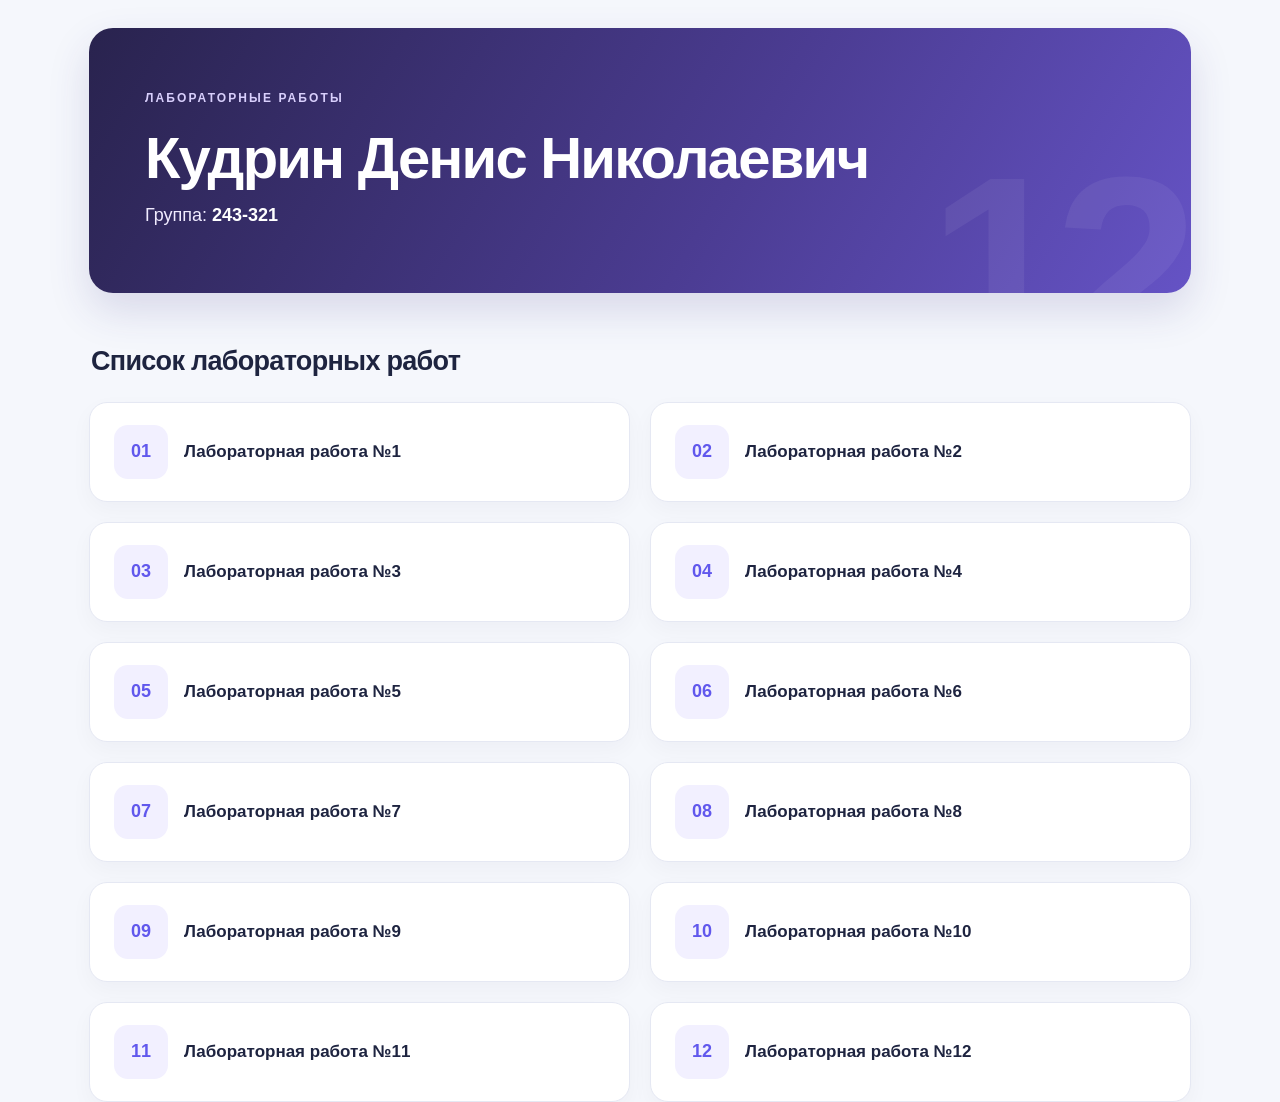
==== index.html @ 5190b3f3 "lab1" ====
<!DOCTYPE html>
<html lang="ru">
<head>
  <meta charset="UTF-8">
  <meta name="viewport" content="width=device-width, initial-scale=1.0">
  <title>Лабораторные работы по алгоритмам</title>
  <link rel="stylesheet" href="style.css">
</head>

<body>
  <main class="shell">
    <section class="hero hero--home">
      <div class="hero__content">
        <span class="hero__eyebrow">ЛАБОРАТОРНЫЕ РАБОТЫ</span>
        <h1>Кудрин Денис Николаевич<span class="accent"></h1>
        <p class="hero__group">Группа: <strong>243-321</strong></p>
       
      </div>
      <div class="hero__decor" aria-hidden="true">12</div>
    </section>

    <section class="labs-section">
      <div class="section-heading">
        <div>
          <h2>Список лабораторных работ</h2>
        </div>
      </div>

      <div class="labs-grid">
        <a class="lab-button" href="lab-01/index.html">
          <span class="lab-button__number">01</span>
          <span class="lab-button__title">Лабораторная работа №1</span>
        </a>

        <a class="lab-button" href="lab-02/index.html">
          <span class="lab-button__number">02</span>
          <span class="lab-button__title">Лабораторная работа №2</span>
        </a>

        <a class="lab-button" href="lab-03/index.html">
          <span class="lab-button__number">03</span>
          <span class="lab-button__title">Лабораторная работа №3</span>
        </a>

        <a class="lab-button" href="lab-04/index.html">
          <span class="lab-button__number">04</span>
          <span class="lab-button__title">Лабораторная работа №4</span>
        </a>

        <a class="lab-button" href="lab-05/index.html">
          <span class="lab-button__number">05</span>
          <span class="lab-button__title">Лабораторная работа №5</span>
        </a>

        <a class="lab-button" href="lab-06/index.html">
          <span class="lab-button__number">06</span>
          <span class="lab-button__title">Лабораторная работа №6</span>
        </a>

        <a class="lab-button" href="lab-07/index.html">
          <span class="lab-button__number">07</span>
          <span class="lab-button__title">Лабораторная работа №7</span>
        </a>

        <a class="lab-button" href="lab-08/index.html">
          <span class="lab-button__number">08</span>
          <span class="lab-button__title">Лабораторная работа №8</span>
        </a>

        <a class="lab-button" href="lab-09/index.html">
          <span class="lab-button__number">09</span>
          <span class="lab-button__title">Лабораторная работа №9</span>
        </a>

        <a class="lab-button" href="lab-10/index.html">
          <span class="lab-button__number">10</span>
          <span class="lab-button__title">Лабораторная работа №10</span>
        </a>

        <a class="lab-button" href="lab-11/index.html">
          <span class="lab-button__number">11</span>
          <span class="lab-button__title">Лабораторная работа №11</span>
        </a>

        <a class="lab-button" href="lab-12/index.html">
          <span class="lab-button__number">12</span>
          <span class="lab-button__title">Лабораторная работа №12</span>
        </a>
      </div>
    </section>

  </main>
</body>
</html>
---- style.css ----
:root {
  --ink: #1e2440;
  --muted: #68718b;
  --violet: #6158ed;
  --line: #e5e8f3;
  --paper: #fff;
  --bg: #f5f7fc;
}

* {
  box-sizing: border-box;
}

html {
  scroll-behavior: smooth;
}

body {
  margin: 0;
  color: var(--ink);
  background: var(--bg);
  font-family: Inter, -apple-system, BlinkMacSystemFont, "Segoe UI", Arial, sans-serif;
  line-height: 1.55;
}

.shell {
  max-width: 1150px;
  margin: 0 auto;
  padding: 0 24px;
}

.topbar {
  background: #fff;
  border-bottom: 1px solid var(--line);
}

.topbar__inner {
  min-height: 68px;
  display: flex;
  align-items: center;
  justify-content: space-between;
}

.brand {
  color: #9a9eb5;
  font-size: 11px;
  font-weight: 800;
  letter-spacing: 2px;
}

.brand span {
  color: var(--violet);
  padding: 0 4px;
}

.hero {
  position: relative;
  overflow: hidden;
  padding: 57px 56px 50px;
  margin-top: 28px;
  background: linear-gradient(120deg, #29234e 0%, #4b3c92 58%, #6553c5 100%);
  color: #fff;
  border-radius: 24px;
  box-shadow: 0 18px 42px rgba(57, 45, 127, .15);
}

.hero__content {
  position: relative;
  z-index: 1;
}

.hero__eyebrow {
  font-size: 12px;
  letter-spacing: 2.1px;
  font-weight: 750;
  color: #d8cffc;
}

.hero h1 {
  margin: 16px 0 12px;
  font-size: clamp(34px, 5vw, 58px);
  line-height: 1.1;
  letter-spacing: -1.8px;
}

.accent {
  color: #d6c6ff;
}

.hero__group {
  margin: 0 0 14px;
  font-size: 18px;
  color: #f0ebff;
}

.hero__group strong {
  color: #fff;
}

.hero__text {
  max-width: 640px;
  margin: 0;
  font-size: 15px;
  color: #e4defc;
}

.hero__decor {
  position: absolute;
  right: 10px;
  bottom: -105px;
  font-size: 260px;
  font-weight: 900;
  color: rgba(255, 255, 255, .06);
  line-height: 1;
  letter-spacing: -18px;
  pointer-events: none;
}

.labs-section {
  margin-top: 44px;
}

.section-heading {
  display: flex;
  align-items: end;
  justify-content: space-between;
  margin: 0 2px 19px;
}

.section-heading__caption {
  color: #8178b7;
  letter-spacing: 2px;
  font-size: 11px;
  font-weight: 800;
}

.section-heading h2 {
  font-size: 27px;
  letter-spacing: -.7px;
  margin: 4px 0 0;
}

.section-heading__count {
  font-size: 12px;
  color: var(--muted);
}

.labs-grid {
  display: grid;
  grid-template-columns: repeat(2, minmax(0, 1fr));
  gap: 20px;
}

.lab-button {
  display: flex;
  align-items: center;
  gap: 16px;
  min-height: 92px;
  padding: 22px 24px;
  text-decoration: none;
  background: var(--paper);
  border: 1px solid var(--line);
  border-radius: 18px;
  box-shadow: 0 8px 22px rgba(29, 36, 66, .035);
  transition: transform .2s, box-shadow .2s, border-color .2s;
}

.lab-button:hover {
  transform: translateY(-2px);
  box-shadow: 0 12px 28px rgba(29, 36, 66, .07);
  border-color: #d7d0ff;
}

.lab-button__number {
  width: 54px;
  height: 54px;
  border-radius: 14px;
  display: flex;
  align-items: center;
  justify-content: center;
  background: #f2f0ff;
  color: var(--violet);
  font-size: 18px;
  font-weight: 800;
  flex-shrink: 0;
}

.lab-button__title {
  color: var(--ink);
  font-size: 17px;
  font-weight: 700;
  line-height: 1.35;
}

.footer {
  text-align: center;
  margin: 42px 0 30px;
  font-size: 12px;
  color: #969cb0;
}

@media (max-width: 750px) {
  .labs-grid {
    grid-template-columns: 1fr;
  }

  .hero {
    padding: 42px 28px;
  }

  .hero__decor {
    font-size: 170px;
    bottom: -45px;
  }

  .section-heading {
    align-items: flex-start;
    flex-direction: column;
    gap: 8px;
  }
}

@media (max-width: 420px) {
  .shell {
    padding: 0 15px;
  }

  .brand {
    letter-spacing: 1px;
    font-size: 9px;
  }

  .hero {
    border-radius: 18px;
    margin-top: 17px;
  }

  .lab-button {
    padding: 18px;
    min-height: 84px;
  }

  .lab-button__number {
    width: 48px;
    height: 48px;
    font-size: 16px;
  }

  .lab-button__title {
    font-size: 15px;
  }
}
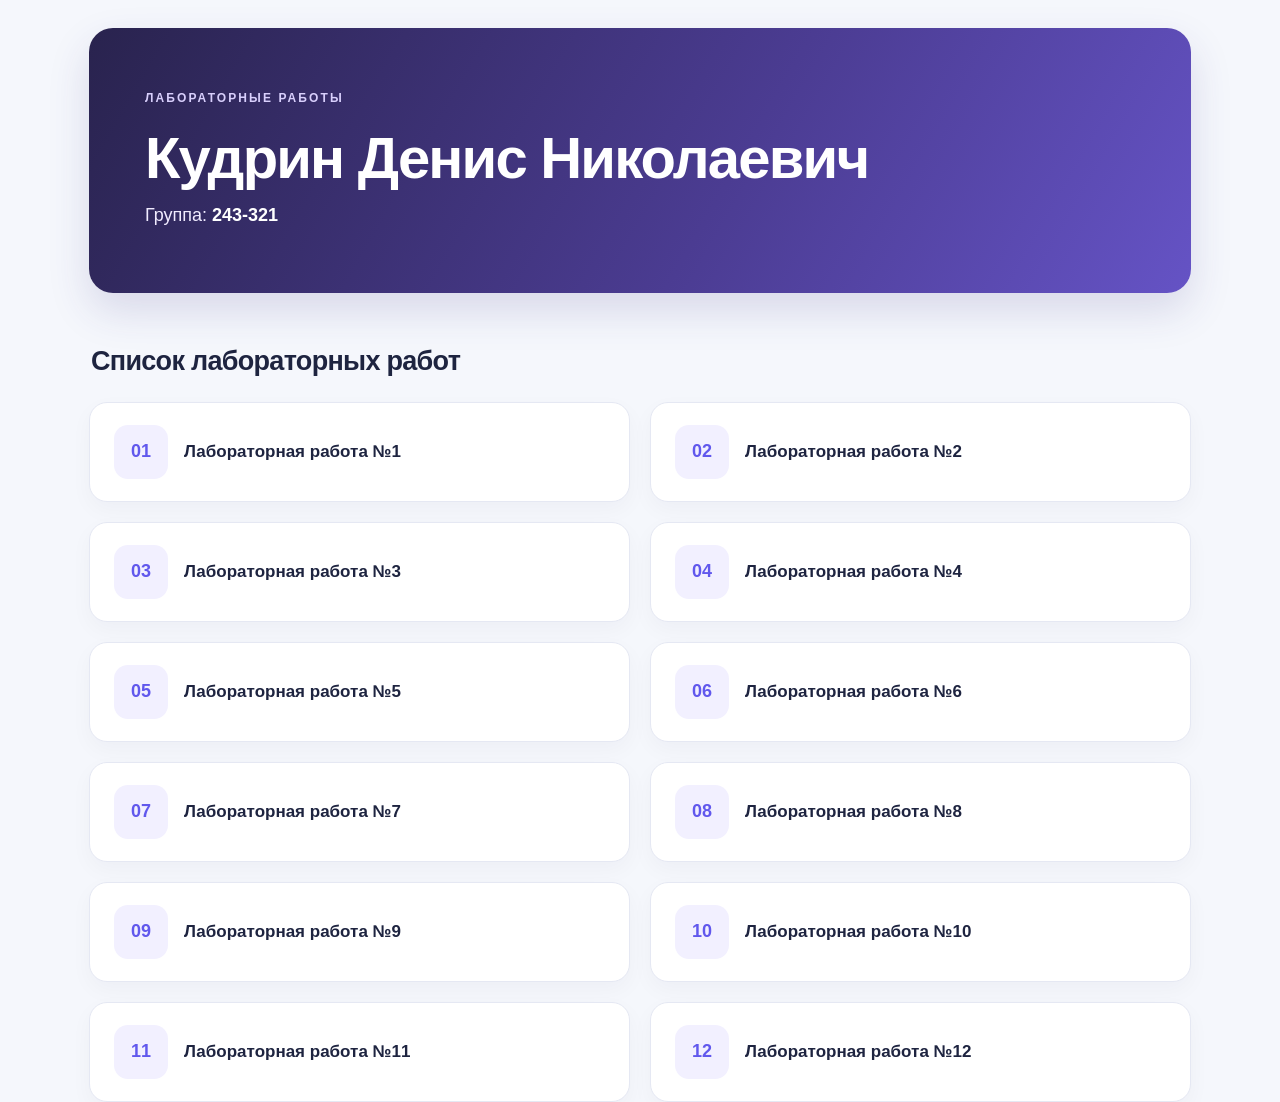
==== commit c508ee58: "lab 02" ====
--- a/index.html
+++ b/index.html
@@ -14,9 +14,7 @@
         <span class="hero__eyebrow">ЛАБОРАТОРНЫЕ РАБОТЫ</span>
         <h1>Кудрин Денис Николаевич<span class="accent"></h1>
         <p class="hero__group">Группа: <strong>243-321</strong></p>
-       
       </div>
-      <div class="hero__decor" aria-hidden="true">12</div>
     </section>
 
     <section class="labs-section">
